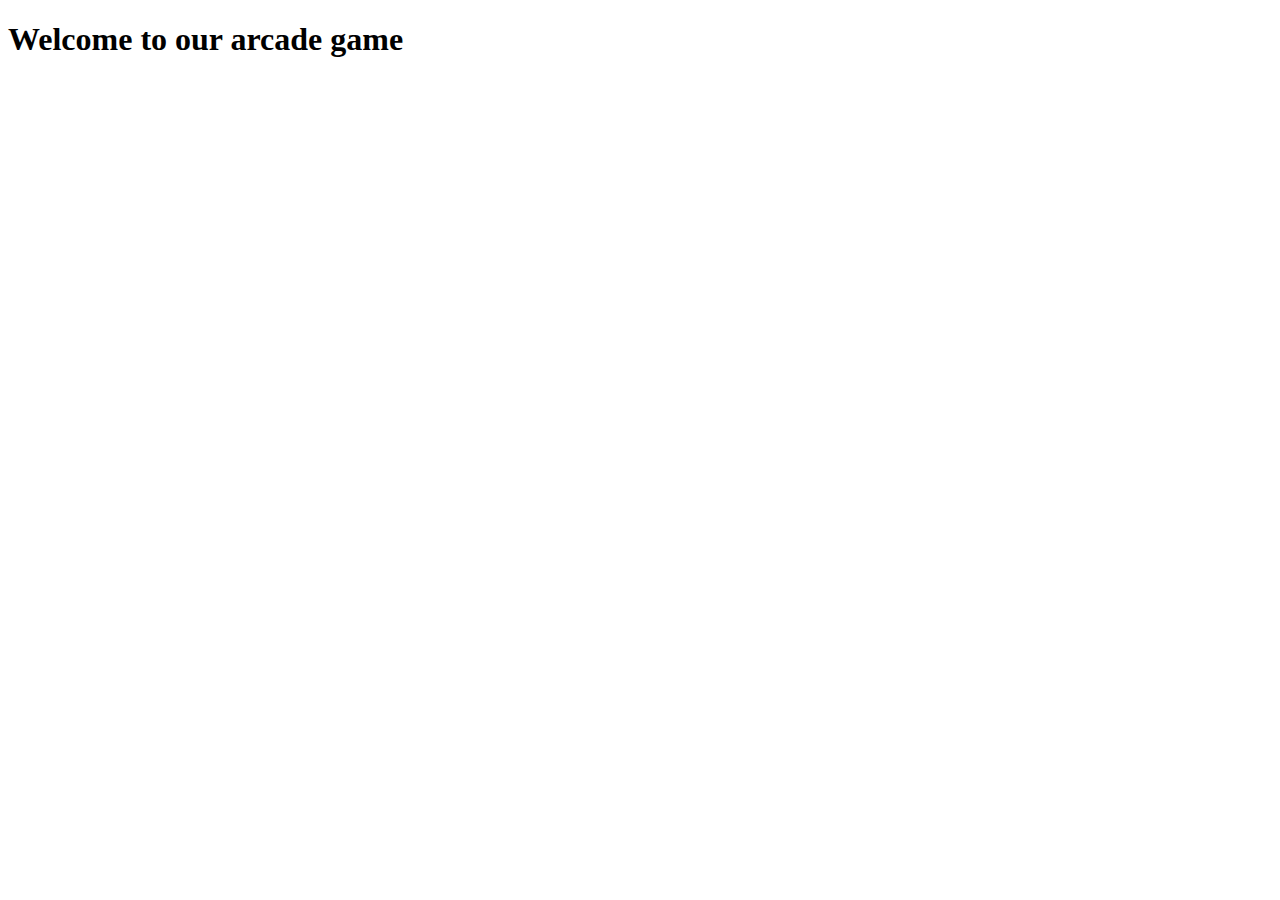
==== index.html @ b438367a "firstcommit" ====
<!DOCTYPE html>
<html>
    <head>
        <title>Keep talking and nobody explodes!</title>
        <meta charset="UTF-8">
        <meta name="viewport" content="width=device-width, initial-scale=1.0">
        <meta http-equiv="Cache-Control" content="no-cache, no-store, must-revalidate" />
        <meta http-equiv="Pragma" content="no-cache" />
        <meta http-equiv="Expires" content="0" />
    </head>

    <body>
        <h1>Welcome to our arcade game</h1>
    </body>
</html>
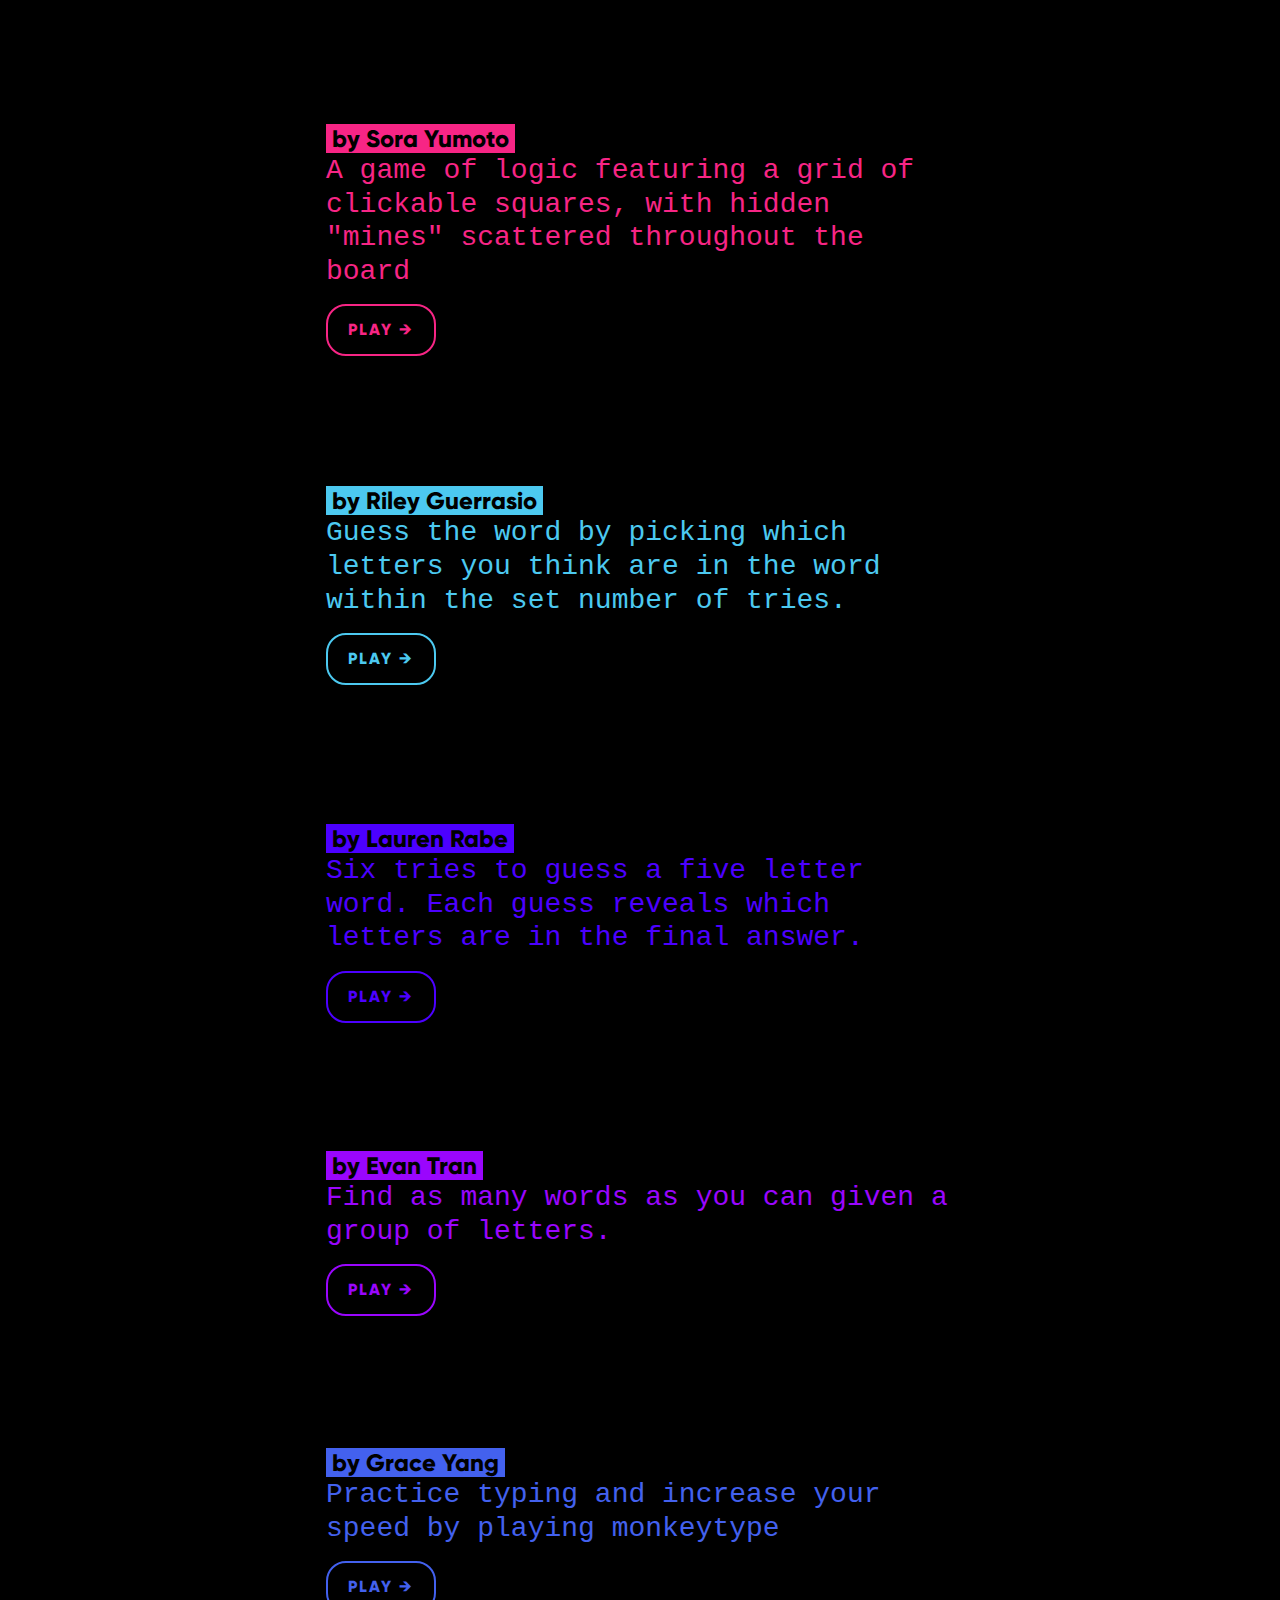
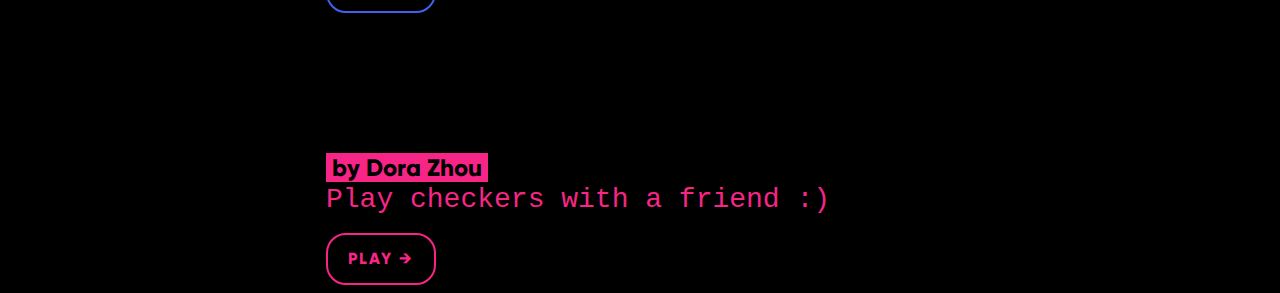
==== commit 7ae99657: "best homepage ever" ====
--- a/index.html
+++ b/index.html
@@ -1,15 +1,83 @@
 <!DOCTYPE html>
 <html>
     <head>
-        <title>Keep talking and nobody explodes!</title>
+        <title>:D</title>
         <meta charset="UTF-8">
         <meta name="viewport" content="width=device-width, initial-scale=1.0">
         <meta http-equiv="Cache-Control" content="no-cache, no-store, must-revalidate" />
         <meta http-equiv="Pragma" content="no-cache" />
         <meta http-equiv="Expires" content="0" />
+        <link rel="stylesheet" href="https://cdnjs.cloudflare.com/ajax/libs/animate.css/3.1.1/animate.min.css"/>
+        <link rel="stylesheet" href="https://cdnjs.cloudflare.com/ajax/libs/bootstrap/5.2.3/css/bootstrap.min.css"/>
+        <link rel="stylesheet" href="style.css">
+        
     </head>
 
     <body>
-        <h1>Welcome to our arcade game</h1>
+        
+        <section class="container">
+            <div class="minesweeper game">
+                <svg class="wow dash mt-40" width="552" height="85" viewBox="0 0 552 84" fill="none" xmlns="http://www.w3.org/2000/svg">
+                    <path d="M51.35 19.74C44.96 19.74 40.82 22.08 38.3 25.68C35.78 21.9 31.82 19.74 26.51 19.74C20.48 19.74 16.52 22.08 14.45 25.14V21H0.950012V66H14.45V40.62C14.45 35.31 16.97 32.16 21.47 32.16C25.79 32.16 27.95 35.04 27.95 39.54V66H41.45V40.62C41.45 35.31 43.97 32.16 48.47 32.16C52.79 32.16 54.95 35.04 54.95 39.54V66H68.45V38.37C68.45 27.12 61.7 19.74 51.35 19.74ZM84.4285 17.04C88.8385 17.04 92.5285 13.35 92.5285 8.94C92.5285 4.53 88.8385 0.839996 84.4285 0.839996C80.0185 0.839996 76.3285 4.53 76.3285 8.94C76.3285 13.35 80.0185 17.04 84.4285 17.04ZM77.6785 66H91.1785V21H77.6785V66ZM127.427 19.74C121.487 19.74 116.987 21.9 114.557 25.23V21H101.057V66H114.557V41.43C114.557 35.04 117.977 32.16 122.927 32.16C127.247 32.16 130.757 34.77 130.757 40.35V66H144.257V38.37C144.257 26.22 136.517 19.74 127.427 19.74ZM165.588 48.9H197.538C197.898 47.19 198.078 45.39 198.078 43.5C198.078 29.91 188.358 19.74 175.218 19.74C160.998 19.74 151.278 30.09 151.278 43.5C151.278 56.91 160.818 67.26 176.208 67.26C184.758 67.26 191.418 64.11 195.828 57.99L185.028 51.78C183.228 53.76 180.078 55.2 176.388 55.2C171.438 55.2 167.298 53.58 165.588 48.9ZM165.318 38.82C166.578 34.23 169.998 31.71 175.128 31.71C179.178 31.71 183.228 33.6 184.668 38.82H165.318ZM216.757 34.14C216.757 32.52 218.197 31.62 220.537 31.62C223.507 31.62 225.307 33.24 226.567 35.58L238.087 29.37C234.307 22.98 227.827 19.74 220.537 19.74C211.177 19.74 202.897 24.69 202.897 34.5C202.897 50.07 225.037 47.46 225.037 52.41C225.037 54.21 223.417 55.2 220.177 55.2C216.217 55.2 213.697 53.31 212.527 49.89L200.827 56.55C204.337 63.84 211.177 67.26 220.177 67.26C229.897 67.26 238.897 62.85 238.897 52.5C238.897 35.85 216.757 39.27 216.757 34.14ZM293.819 21L287.339 45.12L280.319 21H267.719L260.699 45.12L254.219 21H239.819L254.219 66H266.819L274.019 41.97L281.219 66H293.819L308.219 21H293.819ZM323.879 48.9H355.829C356.189 47.19 356.369 45.39 356.369 43.5C356.369 29.91 346.649 19.74 333.509 19.74C319.289 19.74 309.569 30.09 309.569 43.5C309.569 56.91 319.109 67.26 334.499 67.26C343.049 67.26 349.709 64.11 354.119 57.99L343.319 51.78C341.519 53.76 338.369 55.2 334.679 55.2C329.729 55.2 325.589 53.58 323.879 48.9ZM323.609 38.82C324.869 34.23 328.289 31.71 333.419 31.71C337.469 31.71 341.519 33.6 342.959 38.82H323.609ZM375.647 48.9H407.597C407.957 47.19 408.137 45.39 408.137 43.5C408.137 29.91 398.417 19.74 385.277 19.74C371.057 19.74 361.337 30.09 361.337 43.5C361.337 56.91 370.877 67.26 386.267 67.26C394.817 67.26 401.477 64.11 405.887 57.99L395.087 51.78C393.287 53.76 390.137 55.2 386.447 55.2C381.497 55.2 377.357 53.58 375.647 48.9ZM375.377 38.82C376.637 34.23 380.057 31.71 385.187 31.71C389.237 31.71 393.287 33.6 394.727 38.82H375.377ZM442.704 19.74C436.674 19.74 432.264 21.81 429.294 25.23V21H415.794V84H429.294V61.77C432.264 65.19 436.674 67.26 442.704 67.26C454.494 67.26 464.214 56.91 464.214 43.5C464.214 30.09 454.494 19.74 442.704 19.74ZM440.004 54.48C433.794 54.48 429.294 50.25 429.294 43.5C429.294 36.75 433.794 32.52 440.004 32.52C446.214 32.52 450.714 36.75 450.714 43.5C450.714 50.25 446.214 54.48 440.004 54.48ZM483.928 48.9H515.878C516.238 47.19 516.418 45.39 516.418 43.5C516.418 29.91 506.698 19.74 493.558 19.74C479.338 19.74 469.618 30.09 469.618 43.5C469.618 56.91 479.158 67.26 494.548 67.26C503.098 67.26 509.758 64.11 514.168 57.99L503.368 51.78C501.568 53.76 498.418 55.2 494.728 55.2C489.778 55.2 485.638 53.58 483.928 48.9ZM483.658 38.82C484.918 34.23 488.338 31.71 493.468 31.71C497.518 31.71 501.568 33.6 503.008 38.82H483.658ZM537.575 29.01V21H524.075V66H537.575V45.66C537.575 36.75 545.495 34.5 551.075 35.4V20.1C545.405 20.1 539.375 22.98 537.575 29.01Z" stroke="#F72585" stroke-width="2" pathLength="3"/>
+                </svg>
+                <br>
+                <h4>&nbsp;by Sora Yumoto&nbsp;</h4>
+                <h3>A game of logic featuring a grid of clickable squares, with hidden "mines" scattered throughout the board</h3>
+                <a href="minesweeper/">PLAY &rarr;</a>
+            </div>
+            <div class="hangman game">
+                <svg class="wow dash mt-40" width="395" height="83" viewBox="0 0 395 83" fill="none" xmlns="http://www.w3.org/2000/svg">
+                <path d="M27.32 16.74C21.38 16.74 16.88 18.9 14.45 22.23V-4.29153e-06H0.95V63H14.45V38.43C14.45 32.04 17.87 29.16 22.82 29.16C27.14 29.16 30.65 31.77 30.65 37.35V63H44.15V35.37C44.15 23.22 36.41 16.74 27.32 16.74ZM86.0907 18V22.23C83.1207 18.81 78.7107 16.74 72.6807 16.74C60.8907 16.74 51.1707 27.09 51.1707 40.5C51.1707 53.91 60.8907 64.26 72.6807 64.26C78.7107 64.26 83.1207 62.19 86.0907 58.77V63H99.5907V18H86.0907ZM75.3807 51.48C69.1707 51.48 64.6707 47.25 64.6707 40.5C64.6707 33.75 69.1707 29.52 75.3807 29.52C81.5907 29.52 86.0907 33.75 86.0907 40.5C86.0907 47.25 81.5907 51.48 75.3807 51.48ZM135.865 16.74C129.925 16.74 125.425 18.9 122.995 22.23V18H109.495V63H122.995V38.43C122.995 32.04 126.415 29.16 131.365 29.16C135.685 29.16 139.195 31.77 139.195 37.35V63H152.695V35.37C152.695 23.22 144.955 16.74 135.865 16.74ZM194.996 18V22.59C192.026 18.9 187.706 16.74 181.856 16.74C169.076 16.74 159.716 27.18 159.716 39.6C159.716 52.02 169.076 62.46 181.856 62.46C187.706 62.46 192.026 60.3 194.996 56.61V60.75C194.996 67.14 191.126 70.38 184.826 70.38C178.886 70.38 176.276 67.86 174.566 64.71L163.046 71.37C167.186 78.75 175.016 82.26 184.376 82.26C196.346 82.26 208.136 75.87 208.136 60.75V18H194.996ZM184.106 50.04C177.716 50.04 173.216 45.81 173.216 39.6C173.216 33.39 177.716 29.16 184.106 29.16C190.496 29.16 194.996 33.39 194.996 39.6C194.996 45.81 190.496 50.04 184.106 50.04ZM268.44 16.74C262.05 16.74 257.91 19.08 255.39 22.68C252.87 18.9 248.91 16.74 243.6 16.74C237.57 16.74 233.61 19.08 231.54 22.14V18H218.04V63H231.54V37.62C231.54 32.31 234.06 29.16 238.56 29.16C242.88 29.16 245.04 32.04 245.04 36.54V63H258.54V37.62C258.54 32.31 261.06 29.16 265.56 29.16C269.88 29.16 272.04 32.04 272.04 36.54V63H285.54V35.37C285.54 24.12 278.79 16.74 268.44 16.74ZM327.438 18V22.23C324.468 18.81 320.058 16.74 314.028 16.74C302.238 16.74 292.518 27.09 292.518 40.5C292.518 53.91 302.238 64.26 314.028 64.26C320.058 64.26 324.468 62.19 327.438 58.77V63H340.938V18H327.438ZM316.728 51.48C310.518 51.48 306.018 47.25 306.018 40.5C306.018 33.75 310.518 29.52 316.728 29.52C322.938 29.52 327.438 33.75 327.438 40.5C327.438 47.25 322.938 51.48 316.728 51.48ZM377.213 16.74C371.273 16.74 366.773 18.9 364.343 22.23V18H350.843V63H364.343V38.43C364.343 32.04 367.763 29.16 372.713 29.16C377.033 29.16 380.543 31.77 380.543 37.35V63H394.043V35.37C394.043 23.22 386.303 16.74 377.213 16.74Z" stroke="#4CC9F0" stroke-width="2" pathLength="3"/>
+                </svg>
+                <br>
+                <h4>&nbsp;by Riley Guerrasio&nbsp;</h4>
+                <h3>Guess the word by picking which letters you think are in the word within the set number of tries.</h3>
+                <a href="hangman/">PLAY &rarr;</a>
+                <br>
+            </div>
+            <div class="wordle game">
+                <svg class="wow dash mt-40"width="282" height="68" viewBox="0 0 282 68" fill="none" xmlns="http://www.w3.org/2000/svg">
+                    <path d="M54.45 21L47.97 45.12L40.95 21H28.35L21.33 45.12L14.85 21H0.45L14.85 66H27.45L34.65 41.97L41.85 66H54.45L68.85 21H54.45ZM94.05 67.26C107.28 67.26 117.9 56.91 117.9 43.5C117.9 30.09 107.28 19.74 94.05 19.74C80.82 19.74 70.2 30.09 70.2 43.5C70.2 56.91 80.82 67.26 94.05 67.26ZM94.05 54.12C88.2 54.12 83.7 49.89 83.7 43.5C83.7 37.11 88.2 32.88 94.05 32.88C99.9 32.88 104.4 37.11 104.4 43.5C104.4 49.89 99.9 54.12 94.05 54.12ZM139.036 29.01V21H125.536V66H139.036V45.66C139.036 36.75 146.956 34.5 152.536 35.4V20.1C146.866 20.1 140.836 22.98 139.036 29.01ZM190.198 3V25.23C187.228 21.81 182.818 19.74 176.788 19.74C164.998 19.74 155.278 30.09 155.278 43.5C155.278 56.91 164.998 67.26 176.788 67.26C182.818 67.26 187.228 65.19 190.198 61.77V66H203.698V3H190.198ZM179.488 54.48C173.278 54.48 168.778 50.25 168.778 43.5C168.778 36.75 173.278 32.52 179.488 32.52C185.698 32.52 190.198 36.75 190.198 43.5C190.198 50.25 185.698 54.48 179.488 54.48ZM213.602 66H227.102V0.299998H213.602V66ZM249.041 48.9H280.991C281.351 47.19 281.531 45.39 281.531 43.5C281.531 29.91 271.811 19.74 258.671 19.74C244.451 19.74 234.731 30.09 234.731 43.5C234.731 56.91 244.271 67.26 259.661 67.26C268.211 67.26 274.871 64.11 279.281 57.99L268.481 51.78C266.681 53.76 263.531 55.2 259.841 55.2C254.891 55.2 250.751 53.58 249.041 48.9ZM248.771 38.82C250.031 34.23 253.451 31.71 258.581 31.71C262.631 31.71 266.681 33.6 268.121 38.82H248.771Z" stroke="#4c00ff" stroke-width="2" pathLength="3"/>
+                </svg>
+                <br><br>
+                <h4>&nbsp;by Lauren Rabe&nbsp;</h4>
+                <h3>Six tries to guess a five letter word. Each guess reveals which letters are in the final answer.</h3>
+                <a href="wordle/">PLAY &rarr;</a>
+                <br>
+            </div>
+            <div class="anagrams game">
+                <svg class="wow dash mt-50" width="428" height="71" viewBox="0 0 428 71" fill="none" xmlns="http://www.w3.org/2000/svg">
+                    <path d="M37.62 3.99999V8.22999C34.65 4.80999 30.24 2.73999 24.21 2.73999C12.42 2.73999 2.69995 13.09 2.69995 26.5C2.69995 39.91 12.42 50.26 24.21 50.26C30.24 50.26 34.65 48.19 37.62 44.77V49H51.12V3.99999H37.62ZM26.91 37.48C20.7 37.48 16.2 33.25 16.2 26.5C16.2 19.75 20.7 15.52 26.91 15.52C33.12 15.52 37.62 19.75 37.62 26.5C37.62 33.25 33.12 37.48 26.91 37.48Z M87.3942 2.73999C81.4542 2.73999 76.9542 4.89999 74.5242 8.22999V3.99999H61.0242V49H74.5242V24.43C74.5242 18.04 77.9442 15.16 82.8942 15.16C87.2142 15.16 90.7242 17.77 90.7242 23.35V49H104.224V21.37C104.224 9.21999 96.4842 2.73999 87.3942 2.73999Z M146.165 3.99999V8.22999C143.195 4.80999 138.785 2.73999 132.755 2.73999C120.965 2.73999 111.245 13.09 111.245 26.5C111.245 39.91 120.965 50.26 132.755 50.26C138.785 50.26 143.195 48.19 146.165 44.77V49H159.665V3.99999H146.165ZM135.455 37.48C129.245 37.48 124.745 33.25 124.745 26.5C124.745 19.75 129.245 15.52 135.455 15.52C141.665 15.52 146.165 19.75 146.165 26.5C146.165 33.25 141.665 37.48 135.455 37.48Z M202.599 3.99999V8.58998C199.629 4.89999 195.309 2.73999 189.459 2.73999C176.679 2.73999 167.319 13.18 167.319 25.6C167.319 38.02 176.679 48.46 189.459 48.46C195.309 48.46 199.629 46.3 202.599 42.61V46.75C202.599 53.14 198.729 56.38 192.429 56.38C186.489 56.38 183.879 53.86 182.169 50.71L170.649 57.37C174.789 64.75 182.619 68.26 191.979 68.26C203.949 68.26 215.739 61.87 215.739 46.75V3.99999H202.599ZM191.709 36.04C185.319 36.04 180.819 31.81 180.819 25.6C180.819 19.39 185.319 15.16 191.709 15.16C198.099 15.16 202.599 19.39 202.599 25.6C202.599 31.81 198.099 36.04 191.709 36.04Z M239.143 12.01V3.99999H225.643V49H239.143V28.66C239.143 19.75 247.063 17.5 252.643 18.4V3.09998C246.973 3.09998 240.943 5.97999 239.143 12.01Z M290.305 3.99999V8.22999C287.335 4.80999 282.925 2.73999 276.895 2.73999C265.105 2.73999 255.385 13.09 255.385 26.5C255.385 39.91 265.105 50.26 276.895 50.26C282.925 50.26 287.335 48.19 290.305 44.77V49H303.805V3.99999H290.305ZM279.595 37.48C273.385 37.48 268.885 33.25 268.885 26.5C268.885 19.75 273.385 15.52 279.595 15.52C285.805 15.52 290.305 19.75 290.305 26.5C290.305 33.25 285.805 37.48 279.595 37.48Z M364.11 2.73999C357.72 2.73999 353.58 5.07999 351.06 8.67999C348.54 4.89999 344.58 2.73999 339.27 2.73999C333.24 2.73999 329.28 5.07999 327.21 8.13999V3.99999H313.71V49H327.21V23.62C327.21 18.31 329.73 15.16 334.23 15.16C338.55 15.16 340.71 18.04 340.71 22.54V49H354.21V23.62C354.21 18.31 356.73 15.16 361.23 15.16C365.55 15.16 367.71 18.04 367.71 22.54V49H381.21V21.37C381.21 10.12 374.46 2.73999 364.11 2.73999Z M403.218 17.14C403.218 15.52 404.658 14.62 406.998 14.62C409.968 14.62 411.768 16.24 413.028 18.58L424.548 12.37C420.768 5.97999 414.288 2.73999 406.998 2.73999C397.638 2.73999 389.358 7.68999 389.358 17.5C389.358 33.07 411.498 30.46 411.498 35.41C411.498 37.21 409.878 38.2 406.638 38.2C402.678 38.2 400.158 36.31 398.988 32.89L387.288 39.55C390.798 46.84 397.638 50.26 406.638 50.26C416.358 50.26 425.358 45.85 425.358 35.5C425.358 18.85 403.218 22.27 403.218 17.14Z M37.62 3.99999V8.22999C34.65 4.80999 30.24 2.73999 24.21 2.73999C12.42 2.73999 2.69995 13.09 2.69995 26.5C2.69995 39.91 12.42 50.26 24.21 50.26C30.24 50.26 34.65 48.19 37.62 44.77V49H51.12V3.99999H37.62ZM26.91 37.48C20.7 37.48 16.2 33.25 16.2 26.5C16.2 19.75 20.7 15.52 26.91 15.52C33.12 15.52 37.62 19.75 37.62 26.5C37.62 33.25 33.12 37.48 26.91 37.48Z M87.3942 2.73999C81.4542 2.73999 76.9542 4.89999 74.5242 8.22999V3.99999H61.0242V49H74.5242V24.43C74.5242 18.04 77.9442 15.16 82.8942 15.16C87.2142 15.16 90.7242 17.77 90.7242 23.35V49H104.224V21.37C104.224 9.21999 96.4842 2.73999 87.3942 2.73999Z M146.165 3.99999V8.22999C143.195 4.80999 138.785 2.73999 132.755 2.73999C120.965 2.73999 111.245 13.09 111.245 26.5C111.245 39.91 120.965 50.26 132.755 50.26C138.785 50.26 143.195 48.19 146.165 44.77V49H159.665V3.99999H146.165ZM135.455 37.48C129.245 37.48 124.745 33.25 124.745 26.5C124.745 19.75 129.245 15.52 135.455 15.52C141.665 15.52 146.165 19.75 146.165 26.5C146.165 33.25 141.665 37.48 135.455 37.48Z M202.599 3.99999V8.58998C199.629 4.89999 195.309 2.73999 189.459 2.73999C176.679 2.73999 167.319 13.18 167.319 25.6C167.319 38.02 176.679 48.46 189.459 48.46C195.309 48.46 199.629 46.3 202.599 42.61V46.75C202.599 53.14 198.729 56.38 192.429 56.38C186.489 56.38 183.879 53.86 182.169 50.71L170.649 57.37C174.789 64.75 182.619 68.26 191.979 68.26C203.949 68.26 215.739 61.87 215.739 46.75V3.99999H202.599ZM191.709 36.04C185.319 36.04 180.819 31.81 180.819 25.6C180.819 19.39 185.319 15.16 191.709 15.16C198.099 15.16 202.599 19.39 202.599 25.6C202.599 31.81 198.099 36.04 191.709 36.04Z M239.143 12.01V3.99999H225.643V49H239.143V28.66C239.143 19.75 247.063 17.5 252.643 18.4V3.09998C246.973 3.09998 240.943 5.97999 239.143 12.01Z M290.305 3.99999V8.22999C287.335 4.80999 282.925 2.73999 276.895 2.73999C265.105 2.73999 255.385 13.09 255.385 26.5C255.385 39.91 265.105 50.26 276.895 50.26C282.925 50.26 287.335 48.19 290.305 44.77V49H303.805V3.99999H290.305ZM279.595 37.48C273.385 37.48 268.885 33.25 268.885 26.5C268.885 19.75 273.385 15.52 279.595 15.52C285.805 15.52 290.305 19.75 290.305 26.5C290.305 33.25 285.805 37.48 279.595 37.48Z M364.11 2.73999C357.72 2.73999 353.58 5.07999 351.06 8.67999C348.54 4.89999 344.58 2.73999 339.27 2.73999C333.24 2.73999 329.28 5.07999 327.21 8.13999V3.99999H313.71V49H327.21V23.62C327.21 18.31 329.73 15.16 334.23 15.16C338.55 15.16 340.71 18.04 340.71 22.54V49H354.21V23.62C354.21 18.31 356.73 15.16 361.23 15.16C365.55 15.16 367.71 18.04 367.71 22.54V49H381.21V21.37C381.21 10.12 374.46 2.73999 364.11 2.73999Z M403.218 17.14C403.218 15.52 404.658 14.62 406.998 14.62C409.968 14.62 411.768 16.24 413.028 18.58L424.548 12.37C420.768 5.97999 414.288 2.73999 406.998 2.73999C397.638 2.73999 389.358 7.68999 389.358 17.5C389.358 33.07 411.498 30.46 411.498 35.41C411.498 37.21 409.878 38.2 406.638 38.2C402.678 38.2 400.158 36.31 398.988 32.89L387.288 39.55C390.798 46.84 397.638 50.26 406.638 50.26C416.358 50.26 425.358 45.85 425.358 35.5C425.358 18.85 403.218 22.27 403.218 17.14Z" stroke="#9a06fd" stroke-width="2" mask="url(#path-1-outside-1_204_3)" pathLength="5"/>
+                </svg>
+                <br>
+                <h4>&nbsp;by Evan Tran&nbsp;</h4>
+                <h3>Find as many words as you can given a group of letters.</h3>                
+                <a href="anagrams/">PLAY &rarr;</a>
+                <br>
+            </div>                
+            <div class="monkeytype game">
+                <svg class="wow dash mt-40" width="552" height="85" viewBox="0 0 552 84" fill="none" xmlns="http://www.w3.org/2000/svg">
+                    <path d="M51.35 16.74C44.96 16.74 40.82 19.08 38.3 22.68C35.78 18.9 31.82 16.74 26.51 16.74C20.48 16.74 16.52 19.08 14.45 22.14V18H0.95V63H14.45V37.62C14.45 32.31 16.97 29.16 21.47 29.16C25.79 29.16 27.95 32.04 27.95 36.54V63H41.45V37.62C41.45 32.31 43.97 29.16 48.47 29.16C52.79 29.16 54.95 32.04 54.95 36.54V63H68.45V35.37C68.45 24.12 61.7 16.74 51.35 16.74ZM99.2785 64.26C112.509 64.26 123.129 53.91 123.129 40.5C123.129 27.09 112.509 16.74 99.2785 16.74C86.0485 16.74 75.4285 27.09 75.4285 40.5C75.4285 53.91 86.0485 64.26 99.2785 64.26ZM99.2785 51.12C93.4285 51.12 88.9285 46.89 88.9285 40.5C88.9285 34.11 93.4285 29.88 99.2785 29.88C105.129 29.88 109.629 34.11 109.629 40.5C109.629 46.89 105.129 51.12 99.2785 51.12ZM157.134 16.74C151.194 16.74 146.694 18.9 144.264 22.23V18H130.764V63H144.264V38.43C144.264 32.04 147.684 29.16 152.634 29.16C156.954 29.16 160.464 31.77 160.464 37.35V63H173.964V35.37C173.964 23.22 166.224 16.74 157.134 16.74ZM226.435 63L209.605 40.5L225.985 18H210.235L196.735 37.71V-4.29153e-06H183.235V63H196.735V43.11L211.135 63H226.435ZM240.735 45.9H272.685C273.045 44.19 273.225 42.39 273.225 40.5C273.225 26.91 263.505 16.74 250.365 16.74C236.145 16.74 226.425 27.09 226.425 40.5C226.425 53.91 235.965 64.26 251.355 64.26C259.905 64.26 266.565 61.11 270.975 54.99L260.175 48.78C258.375 50.76 255.225 52.2 251.535 52.2C246.585 52.2 242.445 50.58 240.735 45.9ZM240.465 35.82C241.725 31.23 245.145 28.71 250.275 28.71C254.325 28.71 258.375 30.6 259.815 35.82H240.465ZM307.474 18L299.014 45.54L289.024 18H274.174L292.084 60.93C290.104 66.42 287.134 68.4 280.834 68.4V81C293.434 81.63 301.444 75.96 306.484 61.65L321.874 18H307.474ZM353.218 30.96V18H343.948V5.4L330.448 9.45V18H323.248V30.96H330.448V46.89C330.448 59.49 335.578 64.8 353.218 63V50.76C347.278 51.12 343.948 50.76 343.948 46.89V30.96H353.218ZM390.091 18L381.631 45.54L371.641 18H356.791L374.701 60.93C372.721 66.42 369.751 68.4 363.451 68.4V81C376.051 81.63 384.061 75.96 389.101 61.65L404.491 18H390.091ZM436.376 16.74C430.346 16.74 425.936 18.81 422.966 22.23V18H409.466V81H422.966V58.77C425.936 62.19 430.346 64.26 436.376 64.26C448.166 64.26 457.886 53.91 457.886 40.5C457.886 27.09 448.166 16.74 436.376 16.74ZM433.676 51.48C427.466 51.48 422.966 47.25 422.966 40.5C422.966 33.75 427.466 29.52 433.676 29.52C439.886 29.52 444.386 33.75 444.386 40.5C444.386 47.25 439.886 51.48 433.676 51.48ZM477.6 45.9H509.55C509.91 44.19 510.09 42.39 510.09 40.5C510.09 26.91 500.37 16.74 487.23 16.74C473.01 16.74 463.29 27.09 463.29 40.5C463.29 53.91 472.83 64.26 488.22 64.26C496.77 64.26 503.43 61.11 507.84 54.99L497.04 48.78C495.24 50.76 492.09 52.2 488.4 52.2C483.45 52.2 479.31 50.58 477.6 45.9ZM477.33 35.82C478.59 31.23 482.01 28.71 487.14 28.71C491.19 28.71 495.24 30.6 496.68 35.82H477.33Z" stroke="#4361EE" stroke-width="2" pathLength="3"/>
+                </svg>
+                <br>
+                <h4>&nbsp;by Grace Yang&nbsp;</h4>
+                <h3>Practice typing and increase your speed by playing monkeytype</h3>
+                <a href="monkeytype/">PLAY &rarr;</a>
+                <br>
+            </div>
+            <div class="checkers game">
+                <svg class="wow dash mt-40" width="375" height="69" viewBox="0 0 375 67" fill="none" xmlns="http://www.w3.org/2000/svg">
+                    <path d="M24.55 64.26C33.37 64.26 41.02 59.67 44.89 52.65L33.1 45.9C31.66 49.05 28.33 50.94 24.37 50.94C18.52 50.94 14.2 46.71 14.2 40.5C14.2 34.29 18.52 30.06 24.37 30.06C28.33 30.06 31.57 31.95 33.1 35.1L44.89 28.26C41.02 21.33 33.28 16.74 24.55 16.74C10.87 16.74 0.7 27.09 0.7 40.5C0.7 53.91 10.87 64.26 24.55 64.26ZM76.693 16.74C70.753 16.74 66.253 18.9 63.823 22.23V-4.29153e-06H50.323V63H63.823V38.43C63.823 32.04 67.243 29.16 72.193 29.16C76.513 29.16 80.023 31.77 80.023 37.35V63H93.523V35.37C93.523 23.22 85.783 16.74 76.693 16.74ZM114.854 45.9H146.804C147.164 44.19 147.344 42.39 147.344 40.5C147.344 26.91 137.624 16.74 124.484 16.74C110.264 16.74 100.544 27.09 100.544 40.5C100.544 53.91 110.084 64.26 125.474 64.26C134.024 64.26 140.684 61.11 145.094 54.99L134.294 48.78C132.494 50.76 129.344 52.2 125.654 52.2C120.704 52.2 116.564 50.58 114.854 45.9ZM114.584 35.82C115.844 31.23 119.264 28.71 124.394 28.71C128.444 28.71 132.494 30.6 133.934 35.82H114.584ZM176.161 64.26C184.981 64.26 192.631 59.67 196.501 52.65L184.711 45.9C183.271 49.05 179.941 50.94 175.981 50.94C170.131 50.94 165.811 46.71 165.811 40.5C165.811 34.29 170.131 30.06 175.981 30.06C179.941 30.06 183.181 31.95 184.711 35.1L196.501 28.26C192.631 21.33 184.891 16.74 176.161 16.74C162.481 16.74 152.311 27.09 152.311 40.5C152.311 53.91 162.481 64.26 176.161 64.26ZM245.134 63L228.304 40.5L244.684 18H228.934L215.434 37.71V-4.29153e-06H201.934V63H215.434V43.11L229.834 63H245.134ZM259.434 45.9H291.384C291.744 44.19 291.924 42.39 291.924 40.5C291.924 26.91 282.204 16.74 269.064 16.74C254.844 16.74 245.124 27.09 245.124 40.5C245.124 53.91 254.664 64.26 270.054 64.26C278.604 64.26 285.264 61.11 289.674 54.99L278.874 48.78C277.074 50.76 273.924 52.2 270.234 52.2C265.284 52.2 261.144 50.58 259.434 45.9ZM259.164 35.82C260.424 31.23 263.844 28.71 268.974 28.71C273.024 28.71 277.074 30.6 278.514 35.82H259.164ZM313.081 26.01V18H299.581V63H313.081V42.66C313.081 33.75 321.001 31.5 326.581 32.4V17.1C320.911 17.1 314.881 19.98 313.081 26.01ZM344.353 31.14C344.353 29.52 345.793 28.62 348.133 28.62C351.103 28.62 352.903 30.24 354.163 32.58L365.683 26.37C361.903 19.98 355.423 16.74 348.133 16.74C338.773 16.74 330.493 21.69 330.493 31.5C330.493 47.07 352.633 44.46 352.633 49.41C352.633 51.21 351.013 52.2 347.773 52.2C343.813 52.2 341.293 50.31 340.123 46.89L328.423 53.55C331.933 60.84 338.773 64.26 347.773 64.26C357.493 64.26 366.493 59.85 366.493 49.5C366.493 32.85 344.353 36.27 344.353 31.14Z" stroke="#F72585" stroke-width="2" pathLength="3"/>
+                </svg>
+                <br><br>
+                <h4>&nbsp;by Dora Zhou&nbsp;</h4>
+                <h3>Play checkers with a friend :)</h3>
+                <a href="checkers/">PLAY &rarr;</a>
+                <br>
+            </div>
+        </section>
+
+        <script src="https://cdnjs.cloudflare.com/ajax/libs/wow/1.1.2/wow.min.js"></script>
+        <script src="script.js"></script>
     </body>
 </html>--- a/style.css
+++ b/style.css
@@ -0,0 +1,192 @@
+@import url("https://fonts.googleapis.com/css?family=Inter:300,400,600,700,800&display=swap");
+@font-face {
+    font-family: 'Gilroy';
+    src: url('../fonts/Gilroy-Light.otf') format('opentype'), url('../fonts/Gilroy-Light.woff2') format('woff2');
+    font-weight: normal;
+}
+@font-face {
+    font-family: 'Gilroy';
+    src: url('../fonts/Gilroy-ExtraBold.otf') format('opentype'), url('../fonts/Gilroy-ExtraBold.woff2') format('woff2');
+    font-weight: bold;
+}
+
+/* colors: f72585-7209b7-5011E4-4361ee-4cc9f0 */
+
+body {
+    background-color: black;
+}
+
+h1, h2 {
+    color: #7209B7;
+    font-family: Consolas, monospace;
+    font-weight: bold;
+    font-size: 60px;
+}
+h3 {
+    font-family: Consolas, monospace;
+}
+h4 {
+    font-family: Gilroy, Inter, serif;
+    font-weight: bold;
+    color: black;
+    display: inline;
+}
+@media  only screen and (min-width: 1100px) {
+    .container {
+        padding: 0 calc(max(20vw, 30px));
+    }
+}
+
+.m-0 {
+    margin: 0
+}
+.mt-10 {
+    margin-top: 10px;
+}
+.mt-40 {
+    margin-top: 40px;
+}
+.mt-50 {
+    margin-top: 50px;
+}
+
+.text-black {
+    color: black;
+}
+.spacer {
+    height: 50vh;
+    width: 50%;
+}
+
+/* pictures and boxes */
+
+.imgcontainer {
+    position: relative;
+    height: 80vh;
+    display: inline-block;
+}
+.bg h4 {
+    position: absolute;
+    height: 70vh;
+    width: 56vh;
+    padding: 1vh;
+    top: calc(max(3vw, 30px));
+    left: calc(max(3vw, 35px));
+    text-align: right;
+    z-index: -9;
+}
+.games-img {
+    margin-right: calc(max(3vw, 30px));
+    height: 70vh;
+    width: 56vh;
+    object-fit: cover;
+    object-position: top;
+}
+a {
+    padding: 12px 20px;
+    font-family: Gilroy, Inter, serif;
+    letter-spacing: 2px;
+    font-weight: bold;
+    background-color: black;
+    border-radius: 20px;
+    text-decoration: none;
+    display: inline-block;
+    margin: 8px 0px;
+}
+a:hover {
+    color: black!important;
+}
+.anagrams h4, .anagrams a:hover {
+    background-color: #9a06fd;
+}
+.anagrams h3 {
+    color: #9a06fd;
+}
+.anagrams a {
+    color: #9a06fd;
+    border: #9a06fd solid 2px;
+}
+.minesweeper h4, .checkers h4, .minesweeper a:hover, .checkers a:hover  {
+    background-color: #F72585;
+}
+.minesweeper h3, .checkers h3 {
+    color: #F72585;
+}
+.minesweeper a, .checkers a {
+    color: #F72585;
+    border: #F72585 solid 2px;
+}
+.hangman h4, .hangman a:hover {
+    background-color: #4CC9F0;
+}
+.hangman h3 {
+    color: #4cc9f0;
+}
+.hangman a {
+    color: #4cc9f0;
+    border: #4cc9f0 solid 2px;
+}
+.monkeytype h4, .monkeytype a:hover {
+    background-color: #4361EE;
+}
+.monkeytype h3 {
+    color: #4361EE;
+}
+.monkeytype a {
+    color: #4361EE;
+    border: #4361EE solid 2px;
+}
+.wordle h4, .wordle a:hover {
+    background-color: #4c00ff;
+}
+.wordle h3 {
+    color: #4c00ff;
+}
+.wordle a {
+    color: #4c00ff;
+    border: #4c00ff solid 2px;
+}
+
+/* animation */
+@keyframes dash {
+from {
+    stroke-dashoffset: 1;
+}
+to {
+    stroke-dashoffset: 0;
+}
+}
+@-webkit-keyframes dash {
+from {
+    stroke-dashoffset: 1;
+}
+to {
+    stroke-dashoffset: 0;
+}
+}
+.dash {
+    stroke-dasharray: 1;
+    stroke-dashoffset: 1;
+    animation: dash 5.5s linear alternate forwards 1;
+    -webkit-animation: dash 5.5s linear alternate forwards 1;
+}
+@keyframes fill {
+    from {
+        fill: none;
+    }
+    to {
+        fill: #7209B7;
+    }
+}
+@-webkit-keyframes dash {
+    from {
+        stroke-dashoffset: 1;
+    }
+    to {
+        stroke-dashoffset: 0;
+    }
+}
+.fill {
+    animation: dash 5.5s linear alternate forwards 1;
+    -webkit-animation: dash 5.5s linear alternate forwards 1;
+}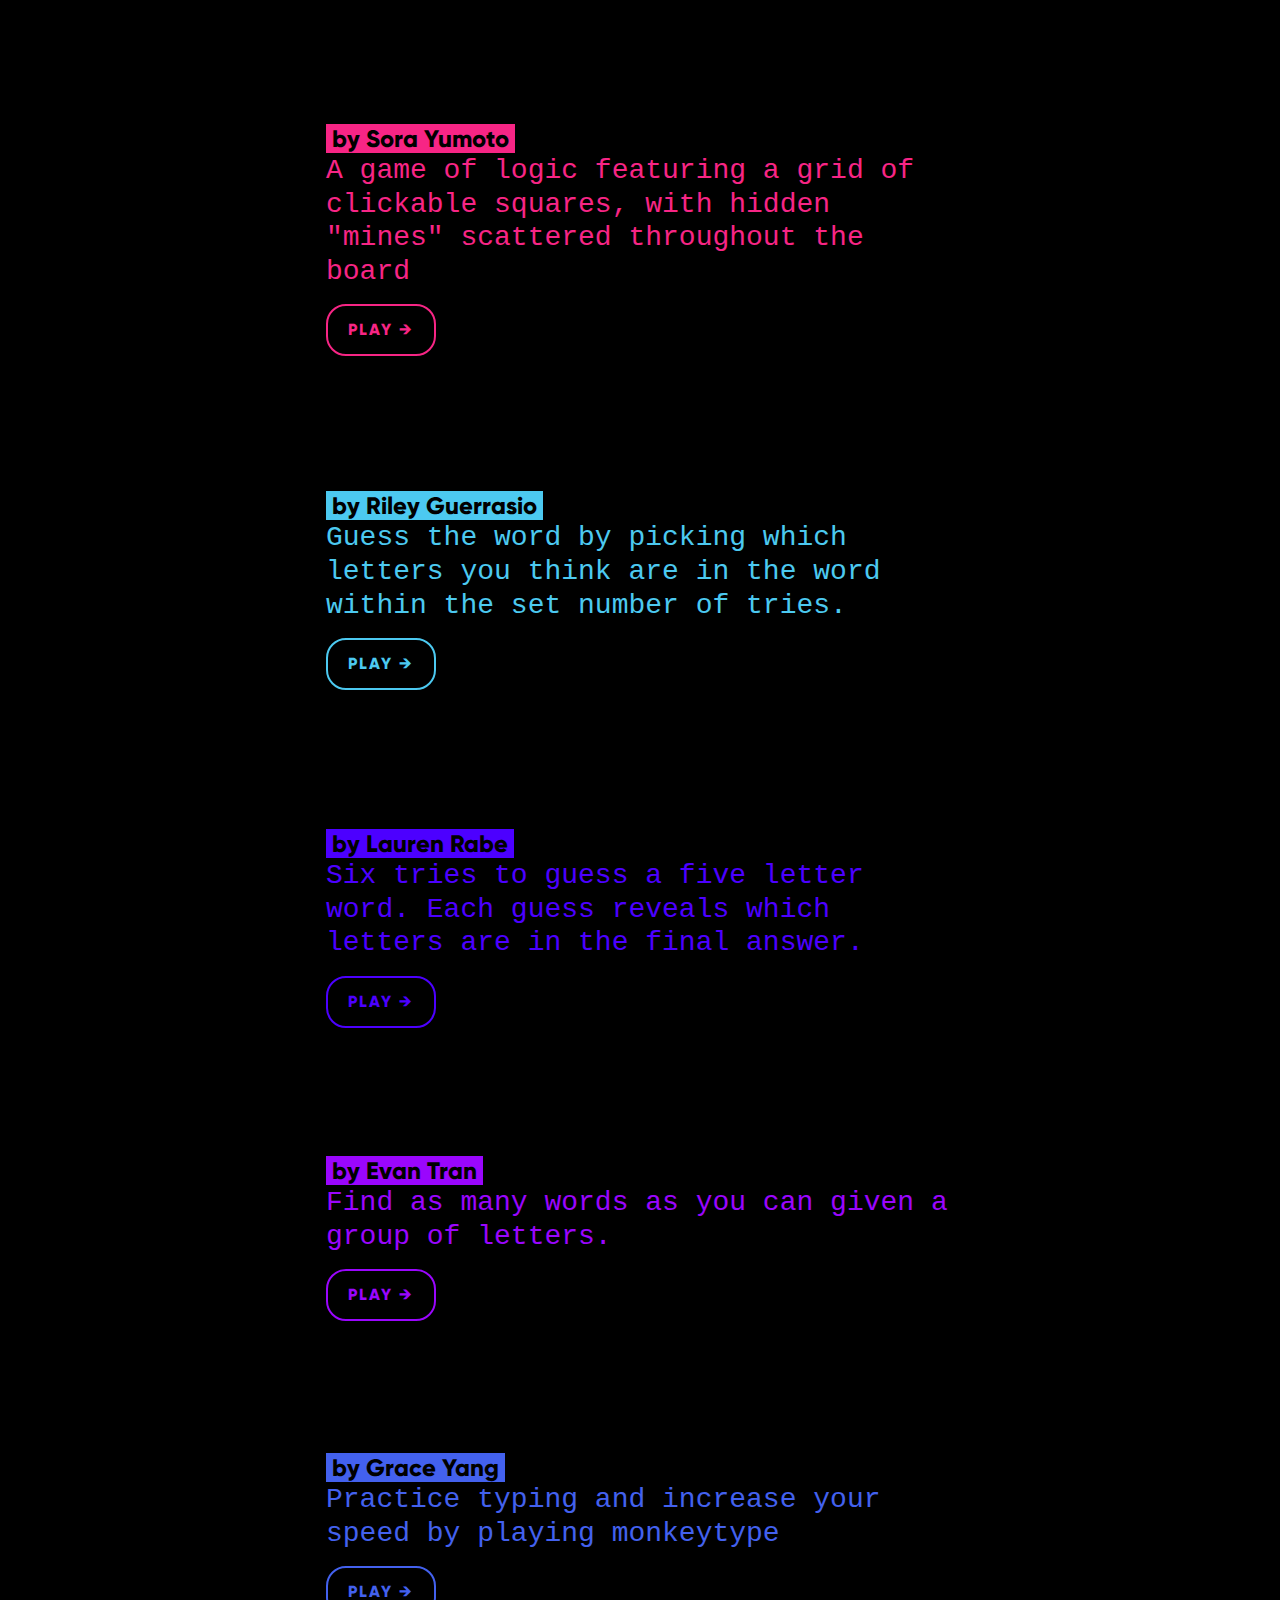
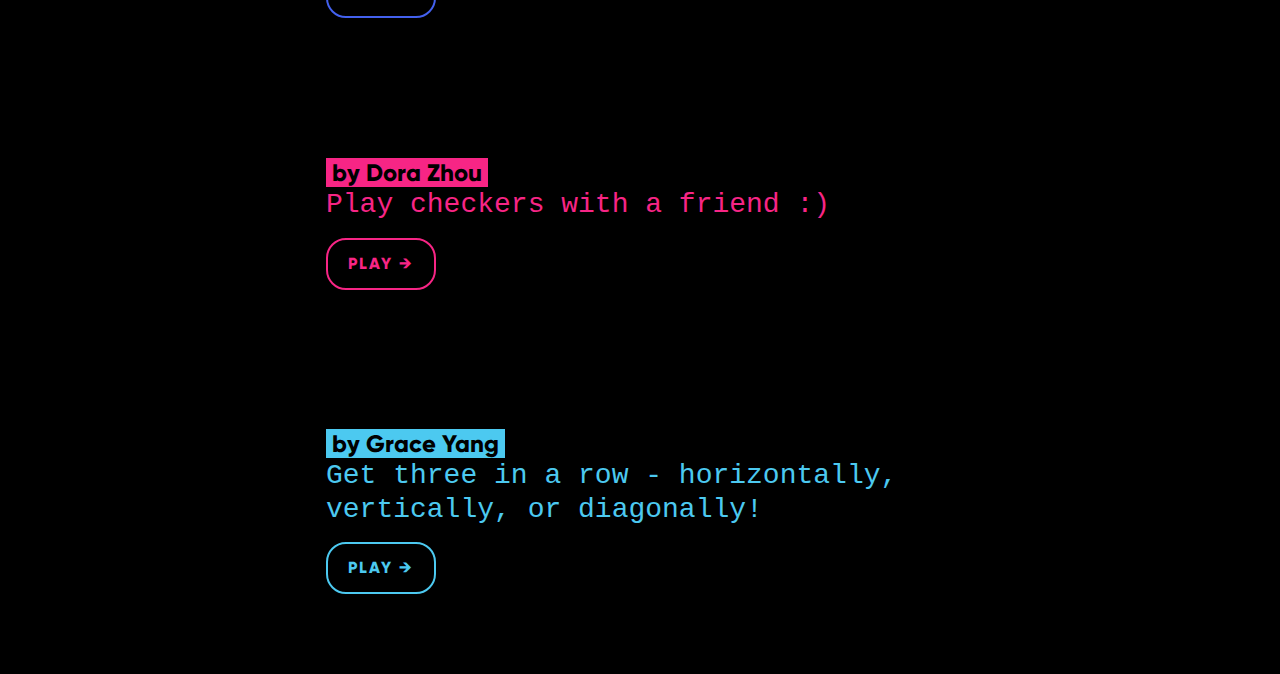
==== commit 4278cda1: "add tictactoe to homepage" ====
--- a/index.html
+++ b/index.html
@@ -26,7 +26,7 @@
                 <a href="minesweeper/">PLAY &rarr;</a>
             </div>
             <div class="hangman game">
-                <svg class="wow dash mt-40" width="395" height="83" viewBox="0 0 395 83" fill="none" xmlns="http://www.w3.org/2000/svg">
+                <svg class="wow dash mt-40 mb-10" width="395" height="83" viewBox="0 0 395 83" fill="none" xmlns="http://www.w3.org/2000/svg">
                 <path d="M27.32 16.74C21.38 16.74 16.88 18.9 14.45 22.23V-4.29153e-06H0.95V63H14.45V38.43C14.45 32.04 17.87 29.16 22.82 29.16C27.14 29.16 30.65 31.77 30.65 37.35V63H44.15V35.37C44.15 23.22 36.41 16.74 27.32 16.74ZM86.0907 18V22.23C83.1207 18.81 78.7107 16.74 72.6807 16.74C60.8907 16.74 51.1707 27.09 51.1707 40.5C51.1707 53.91 60.8907 64.26 72.6807 64.26C78.7107 64.26 83.1207 62.19 86.0907 58.77V63H99.5907V18H86.0907ZM75.3807 51.48C69.1707 51.48 64.6707 47.25 64.6707 40.5C64.6707 33.75 69.1707 29.52 75.3807 29.52C81.5907 29.52 86.0907 33.75 86.0907 40.5C86.0907 47.25 81.5907 51.48 75.3807 51.48ZM135.865 16.74C129.925 16.74 125.425 18.9 122.995 22.23V18H109.495V63H122.995V38.43C122.995 32.04 126.415 29.16 131.365 29.16C135.685 29.16 139.195 31.77 139.195 37.35V63H152.695V35.37C152.695 23.22 144.955 16.74 135.865 16.74ZM194.996 18V22.59C192.026 18.9 187.706 16.74 181.856 16.74C169.076 16.74 159.716 27.18 159.716 39.6C159.716 52.02 169.076 62.46 181.856 62.46C187.706 62.46 192.026 60.3 194.996 56.61V60.75C194.996 67.14 191.126 70.38 184.826 70.38C178.886 70.38 176.276 67.86 174.566 64.71L163.046 71.37C167.186 78.75 175.016 82.26 184.376 82.26C196.346 82.26 208.136 75.87 208.136 60.75V18H194.996ZM184.106 50.04C177.716 50.04 173.216 45.81 173.216 39.6C173.216 33.39 177.716 29.16 184.106 29.16C190.496 29.16 194.996 33.39 194.996 39.6C194.996 45.81 190.496 50.04 184.106 50.04ZM268.44 16.74C262.05 16.74 257.91 19.08 255.39 22.68C252.87 18.9 248.91 16.74 243.6 16.74C237.57 16.74 233.61 19.08 231.54 22.14V18H218.04V63H231.54V37.62C231.54 32.31 234.06 29.16 238.56 29.16C242.88 29.16 245.04 32.04 245.04 36.54V63H258.54V37.62C258.54 32.31 261.06 29.16 265.56 29.16C269.88 29.16 272.04 32.04 272.04 36.54V63H285.54V35.37C285.54 24.12 278.79 16.74 268.44 16.74ZM327.438 18V22.23C324.468 18.81 320.058 16.74 314.028 16.74C302.238 16.74 292.518 27.09 292.518 40.5C292.518 53.91 302.238 64.26 314.028 64.26C320.058 64.26 324.468 62.19 327.438 58.77V63H340.938V18H327.438ZM316.728 51.48C310.518 51.48 306.018 47.25 306.018 40.5C306.018 33.75 310.518 29.52 316.728 29.52C322.938 29.52 327.438 33.75 327.438 40.5C327.438 47.25 322.938 51.48 316.728 51.48ZM377.213 16.74C371.273 16.74 366.773 18.9 364.343 22.23V18H350.843V63H364.343V38.43C364.343 32.04 367.763 29.16 372.713 29.16C377.033 29.16 380.543 31.77 380.543 37.35V63H394.043V35.37C394.043 23.22 386.303 16.74 377.213 16.74Z" stroke="#4CC9F0" stroke-width="2" pathLength="3"/>
                 </svg>
                 <br>
@@ -74,7 +74,21 @@
                 <h3>Play checkers with a friend :)</h3>
                 <a href="checkers/">PLAY &rarr;</a>
                 <br>
+
+            </div> 
             </div>
+            <div class="tictactoe game">
+                <svg class="wow dash mt-40" width="466" height="68" viewBox="0 0 466 68" fill="none" xmlns="http://www.w3.org/2000/svg">
+                    <path d="M30.32 33.96V21H21.05V8.4L7.55 12.45V21H0.35V33.96H7.55V49.89C7.55 62.49 12.68 67.8 30.32 66V53.76C24.38 54.12 21.05 53.76 21.05 49.89V33.96H30.32ZM44.7137 17.04C49.1237 17.04 52.8137 13.35 52.8137 8.94C52.8137 4.53 49.1237 0.839997 44.7137 0.839997C40.3037 0.839997 36.6137 4.53 36.6137 8.94C36.6137 13.35 40.3037 17.04 44.7137 17.04ZM37.9637 66H51.4637V21H37.9637V66ZM82.9426 67.26C91.7626 67.26 99.4126 62.67 103.283 55.65L91.4926 48.9C90.0526 52.05 86.7226 53.94 82.7626 53.94C76.9126 53.94 72.5926 49.71 72.5926 43.5C72.5926 37.29 76.9126 33.06 82.7626 33.06C86.7226 33.06 89.9626 34.95 91.4926 38.1L103.283 31.26C99.4126 24.33 91.6726 19.74 82.9426 19.74C69.2626 19.74 59.0926 30.09 59.0926 43.5C59.0926 56.91 69.2626 67.26 82.9426 67.26ZM109.605 45.57H143.805V32.61H109.605V45.57ZM179.646 33.96V21H170.376V8.4L156.876 12.45V21H149.676V33.96H156.876V49.89C156.876 62.49 162.006 67.8 179.646 66V53.76C173.706 54.12 170.376 53.76 170.376 49.89V33.96H179.646ZM219.081 21V25.23C216.111 21.81 211.701 19.74 205.671 19.74C193.881 19.74 184.161 30.09 184.161 43.5C184.161 56.91 193.881 67.26 205.671 67.26C211.701 67.26 216.111 65.19 219.081 61.77V66H232.581V21H219.081ZM208.371 54.48C202.161 54.48 197.661 50.25 197.661 43.5C197.661 36.75 202.161 32.52 208.371 32.52C214.581 32.52 219.081 36.75 219.081 43.5C219.081 50.25 214.581 54.48 208.371 54.48ZM264.085 67.26C272.905 67.26 280.555 62.67 284.425 55.65L272.635 48.9C271.195 52.05 267.865 53.94 263.905 53.94C258.055 53.94 253.735 49.71 253.735 43.5C253.735 37.29 258.055 33.06 263.905 33.06C267.865 33.06 271.105 34.95 272.635 38.1L284.425 31.26C280.555 24.33 272.815 19.74 264.085 19.74C250.405 19.74 240.235 30.09 240.235 43.5C240.235 56.91 250.405 67.26 264.085 67.26ZM290.748 45.57H324.948V32.61H290.748V45.57ZM360.789 33.96V21H351.519V8.4L338.019 12.45V21H330.819V33.96H338.019V49.89C338.019 62.49 343.149 67.8 360.789 66V53.76C354.849 54.12 351.519 53.76 351.519 49.89V33.96H360.789ZM389.154 67.26C402.384 67.26 413.004 56.91 413.004 43.5C413.004 30.09 402.384 19.74 389.154 19.74C375.924 19.74 365.304 30.09 365.304 43.5C365.304 56.91 375.924 67.26 389.154 67.26ZM389.154 54.12C383.304 54.12 378.804 49.89 378.804 43.5C378.804 37.11 383.304 32.88 389.154 32.88C395.004 32.88 399.504 37.11 399.504 43.5C399.504 49.89 395.004 54.12 389.154 54.12ZM432.699 48.9H464.649C465.009 47.19 465.189 45.39 465.189 43.5C465.189 29.91 455.469 19.74 442.329 19.74C428.109 19.74 418.389 30.09 418.389 43.5C418.389 56.91 427.929 67.26 443.319 67.26C451.869 67.26 458.529 64.11 462.939 57.99L452.139 51.78C450.339 53.76 447.189 55.2 443.499 55.2C438.549 55.2 434.409 53.58 432.699 48.9ZM432.429 38.82C433.689 34.23 437.109 31.71 442.239 31.71C446.289 31.71 450.339 33.6 451.779 38.82H432.429Z"  stroke="#4cc9f0" stroke-width="2" pathLength="3"/>
+                </svg>
+                <br><br>
+                <h4>&nbsp;by Grace Yang&nbsp;</h4>
+                <h3>Get three in a row - horizontally, vertically, or diagonally!</h3>
+                <a href="tic tac toe/">PLAY &rarr;</a>
+                <br>
+            </div>
+            <br><br><br>
+
         </section>
 
         <script src="https://cdnjs.cloudflare.com/ajax/libs/wow/1.1.2/wow.min.js"></script>
--- a/style.css
+++ b/style.css
@@ -48,6 +48,9 @@
 }
 .mt-50 {
     margin-top: 50px;
+}
+.mb-10 {
+    margin-bottom: 5px;
 }
 
 .text-black {
@@ -116,13 +119,13 @@
     color: #F72585;
     border: #F72585 solid 2px;
 }
-.hangman h4, .hangman a:hover {
+.hangman h4, .hangman a:hover, .tictactoe h4, .tictactoe a:hover {
     background-color: #4CC9F0;
 }
-.hangman h3 {
+.hangman h3, .tictactoe h3 {
     color: #4cc9f0;
 }
-.hangman a {
+.hangman a, .tictactoe a {
     color: #4cc9f0;
     border: #4cc9f0 solid 2px;
 }
